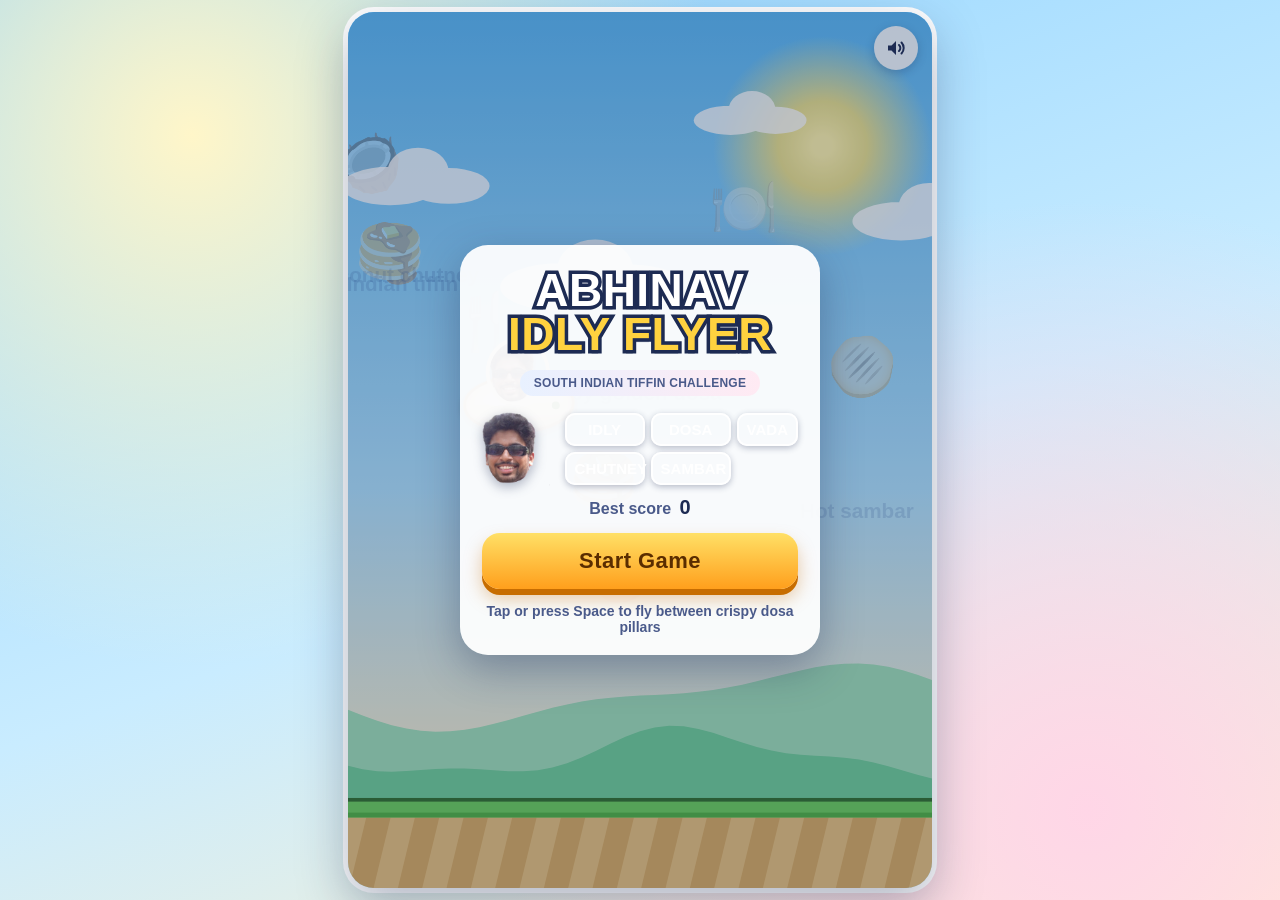
==== index.html @ 1d7c94a0 "Add files via upload" ====
<!DOCTYPE html>
<html lang="en">
<head>
<meta charset="UTF-8">
<meta name="viewport" content="width=device-width, initial-scale=1, maximum-scale=1, user-scalable=no, viewport-fit=cover">
<meta name="theme-color" content="#6ec6ff">
<title>Abhinav Idly Flyer</title>
<link rel="stylesheet" href="css/style.css">
</head>
<body>
<main class="shell" id="shell" data-state="ready">
  <div class="stage" id="stage">
    <canvas id="gameCanvas" role="img" aria-label="Abhinav Idly Flyer game area"></canvas>

    <!-- In-game heads-up display -->
    <div class="hud" id="hud">
      <div class="best-pill">Best <b id="hudBest">0</b></div>
      <div class="hud-score" id="hudScore" aria-live="polite">0</div>
      <div class="hud-buttons">
        <button type="button" class="icon-btn" id="pauseBtn" aria-label="Pause game" title="Pause (P)">
          <svg viewBox="0 0 24 24" aria-hidden="true"><rect x="6" y="5" width="4" height="14" rx="1.5"/><rect x="14" y="5" width="4" height="14" rx="1.5"/></svg>
        </button>
        <button type="button" class="icon-btn" id="soundBtn" aria-label="Mute sound" aria-pressed="false" title="Sound (M)">
          <svg class="icon-sound-on" viewBox="0 0 24 24" aria-hidden="true"><path d="M4 9.5v5h3.5L12 19V5L7.5 9.5H4z"/><path class="wave" d="M15 9a4 4 0 0 1 0 6M17.5 6.5a8 8 0 0 1 0 11" fill="none" stroke-width="2" stroke-linecap="round"/></svg>
          <svg class="icon-sound-off" viewBox="0 0 24 24" aria-hidden="true"><path d="M4 9.5v5h3.5L12 19V5L7.5 9.5H4z"/><path class="wave" d="M16 9.5l5 5M21 9.5l-5 5" fill="none" stroke-width="2" stroke-linecap="round"/></svg>
        </button>
      </div>
    </div>

    <!-- Start screen -->
    <section class="overlay" id="startScreen" aria-labelledby="startTitle">
      <div class="card">
        <h1 class="logo" id="startTitle"><span>ABHINAV</span><span>IDLY FLYER</span></h1>
        <p class="subtitle">South Indian Tiffin Challenge</p>
        <div class="preview" aria-hidden="true">
          <div class="preview-bird"><img id="previewFace" src="assets/friend.png" alt="" draggable="false"><span class="preview-fallback">🐦</span></div>
          <div class="preview-chips">
            <span class="chip c-IDLY">IDLY</span><span class="chip c-MASALA">DOSA</span><span class="chip c-PLAIN">VADA</span><span class="chip c-VADA">CHUTNEY</span><span class="chip c-CHUTNEY">SAMBAR</span>
          </div>
        </div>
        <p class="best-line">Best score <b id="startBest">0</b></p>
        <button type="button" class="btn btn-primary" id="startBtn">Start Game</button>
        <p class="hint">Tap or press Space to fly between crispy dosa pillars</p>
      </div>
    </section>

    <!-- Pause screen -->
    <section class="overlay is-hidden" id="pauseScreen" aria-labelledby="pauseTitle">
      <div class="card card-small">
        <h2 class="card-title" id="pauseTitle">Paused</h2>
        <p class="card-text">Take a breath. Your score is safe.</p>
        <button type="button" class="btn btn-primary" id="resumeBtn">Resume</button>
        <button type="button" class="btn btn-secondary" id="pauseRestartBtn">Restart</button>
      </div>
    </section>

    <!-- Game-over screen -->
    <section class="overlay is-hidden" id="overScreen" aria-labelledby="overTitle">
      <div class="card">
        <h2 class="card-title over-title" id="overTitle">GAME OVER</h2>
        <p class="card-text" id="overMessage">One more attempt?</p>
        <div class="score-row">
          <div class="score-box"><span>Score</span><b id="overScore">0</b></div>
          <div class="score-box score-box-best"><span>Best</span><b id="overBest">0</b></div>
        </div>
        <p class="new-best is-hidden" id="newBest">★ New best score! ★</p>
        <button type="button" class="btn btn-primary" id="restartBtn">Restart</button>
      </div>
    </section>

    <div class="flash" id="flash" aria-hidden="true"></div>
  </div>

  <!-- Shown only if the game cannot start -->
  <div class="fatal is-hidden" id="fatal" role="alert">
    <div class="card card-small">
      <h2 class="card-title">Oops!</h2>
      <p class="card-text">The game couldn't start in this browser. Please reload the page or try a newer browser.</p>
      <button type="button" class="btn btn-primary" onclick="location.reload()">Reload</button>
    </div>
  </div>
</main>

<noscript><div class="fatal"><div class="card card-small"><h2 class="card-title">JavaScript needed</h2><p class="card-text">Please enable JavaScript to play Abhinav Idly Flyer.</p></div></div></noscript>

<script src="js/audio.js"></script>
<script src="js/player.js"></script>
<script src="js/obstacles.js"></script>
<script src="js/ui.js"></script>
<script src="js/game.js"></script>
<script>
  // Safety net: if the game scripts failed to start, show a friendly message instead of a blank page.
  window.addEventListener('load', function () {
    if (!(window.TapBird && window.TapBird.started)) {
      var fatal = document.getElementById('fatal');
      if (fatal) fatal.classList.remove('is-hidden');
    }
  });
</script>
</body>
</html>
---- css/style.css ----
/* Abhinav Tap Bird — styles */
:root {
  --ink: #1d2b53;
  --ink-soft: #4a5a8a;
  --sky: #6ec6ff;
  --sun: #ffd23f;
  --sun-deep: #ff9f1c;
  --coral: #ff6b6b;
  --card: rgba(255, 255, 255, 0.94);
  --font: "Trebuchet MS", "Segoe UI", "Helvetica Neue", Arial, system-ui, sans-serif;
}

* { box-sizing: border-box; -webkit-tap-highlight-color: transparent; }

html, body {
  margin: 0;
  height: 100%;
  overflow: hidden;
  overscroll-behavior: none;
  font-family: var(--font);
  color: var(--ink);
  -webkit-user-select: none;
  user-select: none;
}

body {
  display: grid;
  place-items: center;
  min-height: 100vh;
  min-height: 100dvh;
  background:
    radial-gradient(circle at 15% 15%, #fff6c9 0, transparent 40%),
    radial-gradient(circle at 85% 90%, #ffd6e7 0, transparent 45%),
    linear-gradient(160deg, #8fd3ff 0%, #c9ecff 55%, #fff1d0 100%);
}

.is-hidden { display: none !important; }


/* ---- Game shell: fixed 2:3 playfield scaled to fit the window ---- */
.shell {
  position: relative;
  height: min(calc(100vh - 24px), 150vw);
  height: min(calc(100dvh - 24px), 150vw);
  aspect-ratio: 2 / 3;
  max-width: 100vw;
}
.stage {
  position: absolute; inset: 0;
  overflow: hidden;
  border-radius: 26px;
  background: #8fd3ff;
  box-shadow: 0 18px 50px rgba(29, 43, 83, .35), 0 0 0 5px #fff;
  touch-action: none;
  cursor: pointer;
  outline: none;
}
@media (max-width: 520px) {
  .shell { height: min(100vh, 150vw); height: min(100dvh, 150vw); }
  .stage { border-radius: 0; box-shadow: none; }
}
canvas { position: absolute; inset: 0; width: 100%; height: 100%; display: block; touch-action: none; }

.stage.shake { animation: shake .4s; }
@keyframes shake {
  10%, 90% { transform: translateX(-2px); } 20%, 80% { transform: translateX(4px); }
  30%, 50%, 70% { transform: translateX(-7px); } 40%, 60% { transform: translateX(7px); }
}
.flash { position: absolute; inset: 0; background: #fff; opacity: 0; pointer-events: none; }
.flash.go { animation: flash .35s ease-out; }
@keyframes flash { from { opacity: .8; } to { opacity: 0; } }

/* ---- HUD ---- */
.hud {
  position: absolute; left: 0; right: 0; top: 0;
  padding: 14px 14px 0;
  display: flex; align-items: flex-start; justify-content: space-between;
  pointer-events: none;
  z-index: 3;
  font-size: calc(var(--s, 1) * 16px);
}
.hud > * { pointer-events: auto; }
.best-pill {
  background: rgba(255, 255, 255, .88); border-radius: 999px; padding: 7px 14px;
  font-weight: 700; font-size: 14px; color: var(--ink-soft);
  box-shadow: 0 3px 10px rgba(29, 43, 83, .2);
}
.best-pill b { color: var(--ink); margin-left: 4px; font-size: 16px; }
.hud-score {
  position: absolute; left: 50%; top: 52px; transform: translateX(-50%);
  font-size: 68px; font-weight: 900; color: #fff; line-height: 1;
  -webkit-text-stroke: 6px var(--ink); paint-order: stroke fill;
  text-shadow: 0 5px 0 rgba(29, 43, 83, .35);
  pointer-events: none;
}
.hud-score.pop { animation: pop .35s ease-out; }
@keyframes pop { 0% { transform: translateX(-50%) scale(1); } 40% { transform: translateX(-50%) scale(1.35); } 100% { transform: translateX(-50%) scale(1); } }
.hud-buttons { display: flex; gap: 8px; }
.icon-btn {
  width: 44px; height: 44px; border: 0; border-radius: 50%;
  display: grid; place-items: center; cursor: pointer;
  background: rgba(255, 255, 255, .92); color: var(--ink);
  box-shadow: 0 3px 10px rgba(29, 43, 83, .25);
  transition: transform .12s;
}
.icon-btn:hover { transform: scale(1.08); }
.icon-btn:active { transform: scale(.94); }
.icon-btn svg { width: 24px; height: 24px; fill: currentColor; }
.icon-btn .wave { stroke: currentColor; }
.icon-sound-off { display: none; }
#soundBtn[aria-pressed="true"] .icon-sound-on { display: none; }
#soundBtn[aria-pressed="true"] .icon-sound-off { display: block; color: var(--coral); }

/* HUD visibility per state */
.shell[data-state="ready"] .hud-score,
.shell[data-state="ready"] #pauseBtn,
.shell[data-state="ready"] .best-pill,
.shell[data-state="over"] .hud-score,
.shell[data-state="over"] #pauseBtn,
.shell[data-state="over"] .best-pill { display: none; }
.shell[data-state="ready"] .hud,
.shell[data-state="over"] .hud { justify-content: flex-end; }
.shell[data-state="paused"] .hud { visibility: hidden; }

/* ---- Overlays and cards ---- */
.overlay {
  position: absolute; inset: 0; z-index: 5;
  display: flex; align-items: center; justify-content: center;
  padding: 18px;
  background: rgba(29, 43, 83, .28);
  animation: fade .25s ease-out;
  cursor: default;
}
@keyframes fade { from { opacity: 0; } to { opacity: 1; } }
.card {
  width: min(100%, 360px);
  background: var(--card);
  border-radius: 28px;
  padding: 24px 22px 20px;
  text-align: center;
  box-shadow: 0 14px 40px rgba(29, 43, 83, .35);
  animation: rise .35s cubic-bezier(.2, 1.3, .4, 1);
}
.card-small { width: min(100%, 300px); }
@keyframes rise { from { transform: translateY(24px) scale(.94); opacity: 0; } to { transform: none; opacity: 1; } }

.logo { margin: 0; line-height: .95; display: flex; flex-direction: column; font-weight: 900; letter-spacing: .02em; }
.logo span {
  font-size: clamp(34px, 11vw, 46px); color: #fff;
  -webkit-text-stroke: 7px var(--ink); paint-order: stroke fill;
  text-shadow: 0 4px 0 rgba(29, 43, 83, .3);
}
.logo span:last-child { color: var(--sun); }
.subtitle {
  display: inline-block; margin: 14px 0 6px; padding: 6px 14px; border-radius: 999px;
  background: linear-gradient(90deg, #e8f1ff, #ffeaf3); color: var(--ink-soft);
  font-size: 12px; font-weight: 800; letter-spacing: .02em; text-transform: uppercase; white-space: nowrap;
}

.preview { display: flex; align-items: center; justify-content: center; gap: 14px; margin: 10px 0 4px; }
.preview-bird { position: relative; width: 74px; height: 74px; animation: bob 1.4s ease-in-out infinite alternate; }
.preview-bird img { width: 100%; height: 100%; object-fit: contain; filter: drop-shadow(0 4px 6px rgba(29, 43, 83, .35)); }
.preview-fallback { display: none; font-size: 56px; line-height: 74px; }
.preview-bird.no-img img { display: none; }
.preview-bird.no-img .preview-fallback { display: block; }
@keyframes bob { from { transform: translateY(-5px) rotate(-5deg); } to { transform: translateY(5px) rotate(5deg); } }
.preview-chips { display: grid; grid-template-columns: repeat(3, auto); gap: 6px; }
.chip {
  min-width: 42px; padding: 6px 8px; border-radius: 10px; color: #fff; font-weight: 900; font-size: 15px;
  border: 2px solid #fff; box-shadow: 0 2px 6px rgba(29, 43, 83, .3);
}

.best-line { margin: 10px 0 14px; font-weight: 700; color: var(--ink-soft); }
.best-line b { color: var(--ink); font-size: 20px; margin-left: 4px; }

.btn {
  display: block; width: 100%; border: 0; border-radius: 18px; cursor: pointer;
  font-family: inherit; font-weight: 900; letter-spacing: .02em;
  transition: transform .12s, box-shadow .12s;
}
.btn-primary {
  padding: 15px 18px; font-size: 22px; color: #5a2d00;
  background: linear-gradient(180deg, #ffe066, var(--sun-deep));
  box-shadow: 0 6px 0 #c76d00, 0 10px 18px rgba(199, 109, 0, .35);
}
.btn-primary:hover { transform: translateY(-2px); }
.btn-primary:active { transform: translateY(4px); box-shadow: 0 2px 0 #c76d00; }
.btn-secondary {
  margin-top: 14px; padding: 11px 18px; font-size: 16px; color: var(--ink);
  background: #e6edff; box-shadow: 0 4px 0 #b9c7ee;
}
.btn-secondary:active { transform: translateY(3px); box-shadow: 0 1px 0 #b9c7ee; }
.btn:focus-visible, .icon-btn:focus-visible { outline: 4px solid #fff; outline-offset: 2px; box-shadow: 0 0 0 7px var(--ink); }

.hint { margin: 14px 0 0; font-size: 14px; font-weight: 700; color: var(--ink-soft); }

.card-title { margin: 0 0 6px; font-size: 32px; font-weight: 900; color: var(--ink); }
.over-title { color: var(--coral); font-size: 38px; letter-spacing: .03em; }
.card-text { margin: 0 0 16px; font-size: 16px; font-weight: 700; color: var(--ink-soft); }
.score-row { display: flex; gap: 12px; margin-bottom: 14px; }
.score-box { flex: 1; padding: 10px 6px; border-radius: 18px; background: #eef3ff; display: flex; flex-direction: column; gap: 2px; }
.score-box span { font-size: 12px; font-weight: 800; text-transform: uppercase; letter-spacing: .08em; color: var(--ink-soft); }
.score-box b { font-size: 40px; line-height: 1.05; color: var(--ink); }
.score-box-best { background: #fff3d1; }
.new-best { margin: 0 0 14px; font-weight: 900; color: var(--sun-deep); animation: pop2 .8s ease-in-out infinite alternate; }
@keyframes pop2 { from { transform: scale(1); } to { transform: scale(1.08); } }

/* Fallback screen */
.fatal {
  position: absolute; inset: 0; z-index: 10; display: flex; align-items: center; justify-content: center;
  padding: 18px; background: rgba(110, 198, 255, .95); border-radius: 26px;
}
noscript .fatal { position: fixed; border-radius: 0; }

@media (max-height: 560px) {
  .card { padding: 14px 16px; }
  .logo span { font-size: 28px; }
  .preview-bird { width: 50px; height: 50px; }
  .btn-primary { padding: 10px; font-size: 18px; }
}
@media (prefers-reduced-motion: reduce) {
  .preview-bird, .new-best { animation: none; }
}
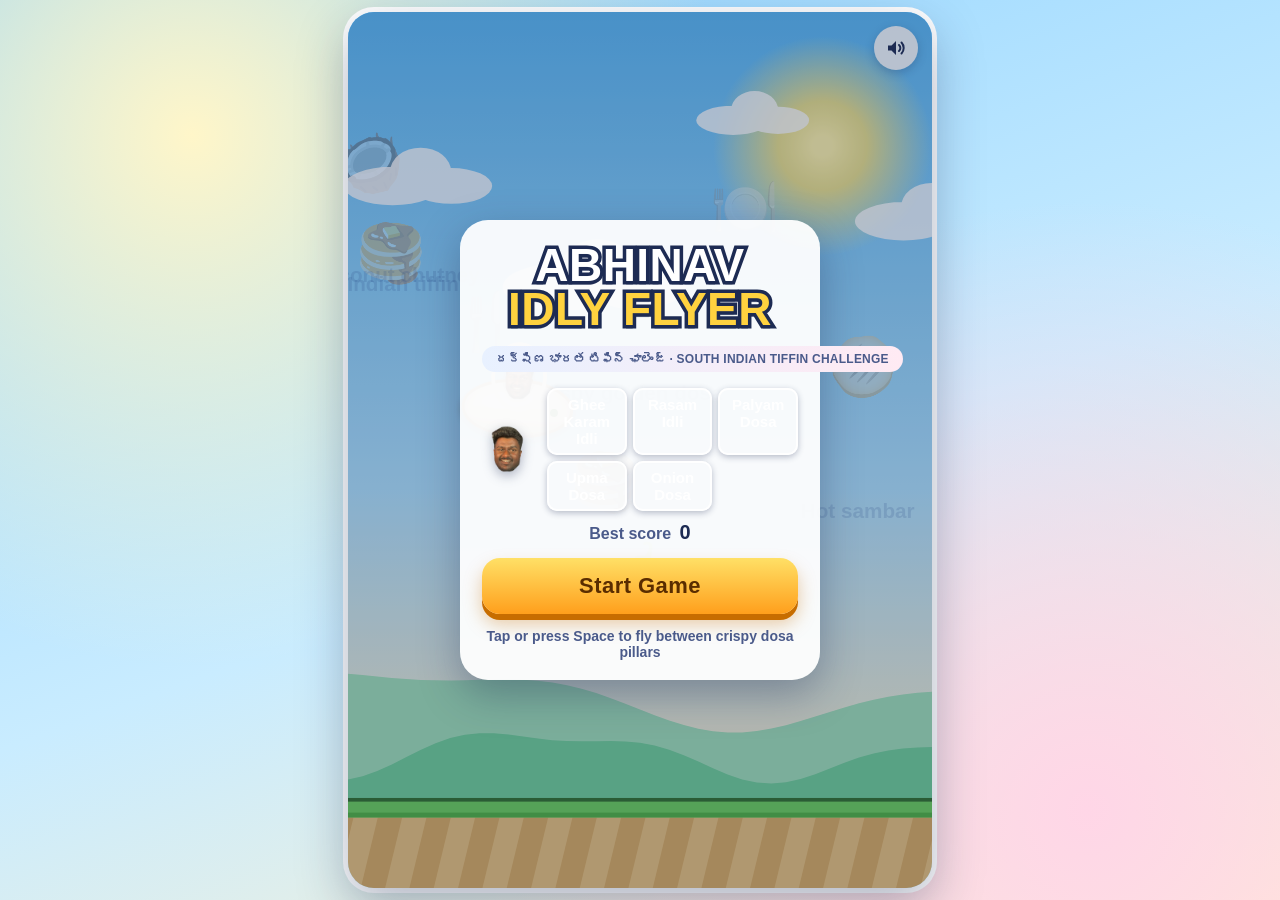
==== commit 03553bb3: "Add files via upload" ====
--- a/index.html
+++ b/index.html
@@ -31,11 +31,11 @@
     <section class="overlay" id="startScreen" aria-labelledby="startTitle">
       <div class="card">
         <h1 class="logo" id="startTitle"><span>ABHINAV</span><span>IDLY FLYER</span></h1>
-        <p class="subtitle">South Indian Tiffin Challenge</p>
+        <p class="subtitle">దక్షిణ భారత టిఫిన్ ఛాలెంజ్ · South Indian Tiffin Challenge</p>
         <div class="preview" aria-hidden="true">
           <div class="preview-bird"><img id="previewFace" src="assets/friend.png" alt="" draggable="false"><span class="preview-fallback">🐦</span></div>
           <div class="preview-chips">
-            <span class="chip c-IDLY">IDLY</span><span class="chip c-MASALA">DOSA</span><span class="chip c-PLAIN">VADA</span><span class="chip c-VADA">CHUTNEY</span><span class="chip c-CHUTNEY">SAMBAR</span>
+            <span class="chip c-IDLY">Ghee Karam Idli</span><span class="chip c-MASALA">Rasam Idli</span><span class="chip c-PLAIN">Palyam Dosa</span><span class="chip c-VADA">Upma Dosa</span><span class="chip c-CHUTNEY">Onion Dosa</span>
           </div>
         </div>
         <p class="best-line">Best score <b id="startBest">0</b></p>
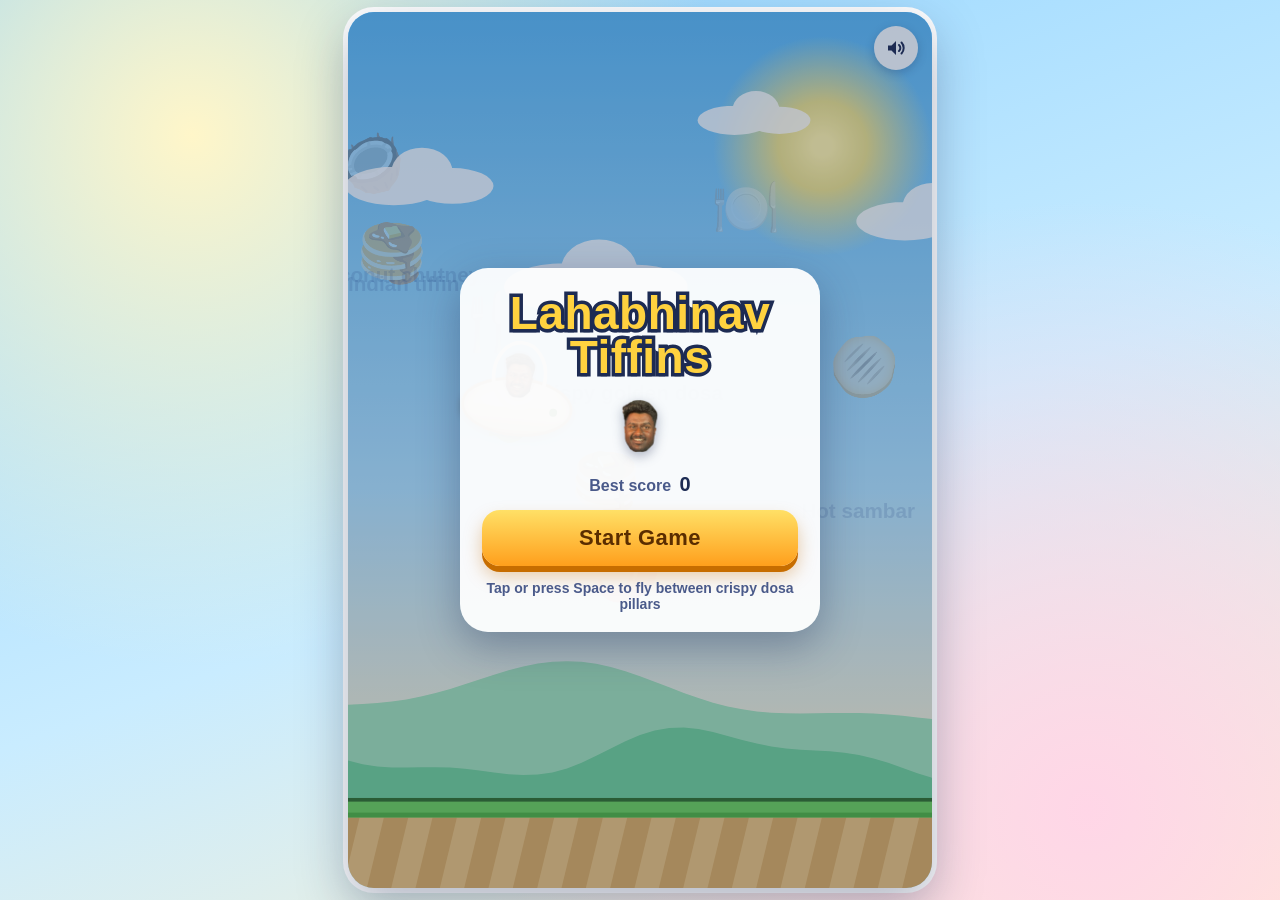
==== commit 1b47a960: "Add files via upload" ====
--- a/index.html
+++ b/index.html
@@ -30,13 +30,10 @@
     <!-- Start screen -->
     <section class="overlay" id="startScreen" aria-labelledby="startTitle">
       <div class="card">
-        <h1 class="logo" id="startTitle"><span>ABHINAV</span><span>IDLY FLYER</span></h1>
-        <p class="subtitle">దక్షిణ భారత టిఫిన్ ఛాలెంజ్ · South Indian Tiffin Challenge</p>
+        <h1 class="logo" id="startTitle"><span>Lahabhinav Tiffins</span></h1>
         <div class="preview" aria-hidden="true">
           <div class="preview-bird"><img id="previewFace" src="assets/friend.png" alt="" draggable="false"><span class="preview-fallback">🐦</span></div>
-          <div class="preview-chips">
-            <span class="chip c-IDLY">Ghee Karam Idli</span><span class="chip c-MASALA">Rasam Idli</span><span class="chip c-PLAIN">Palyam Dosa</span><span class="chip c-VADA">Upma Dosa</span><span class="chip c-CHUTNEY">Onion Dosa</span>
-          </div>
+
         </div>
         <p class="best-line">Best score <b id="startBest">0</b></p>
         <button type="button" class="btn btn-primary" id="startBtn">Start Game</button>
